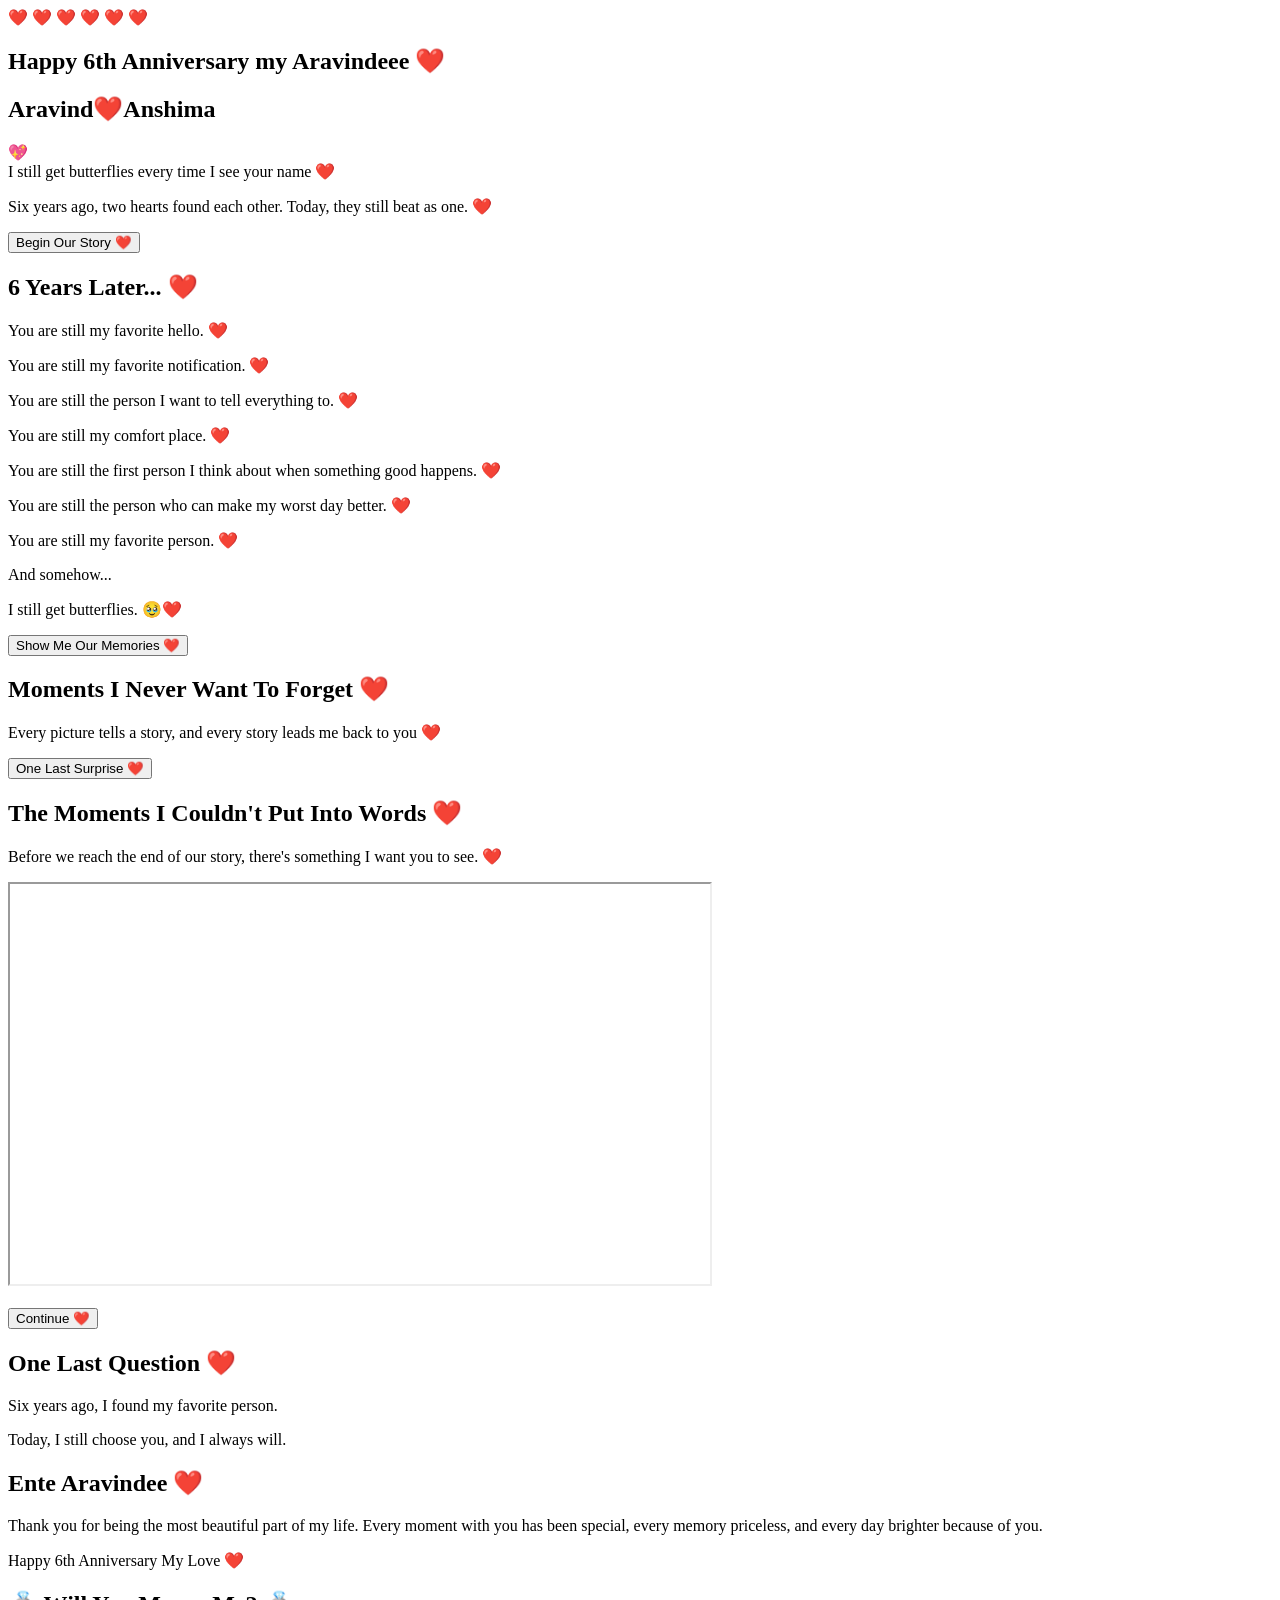
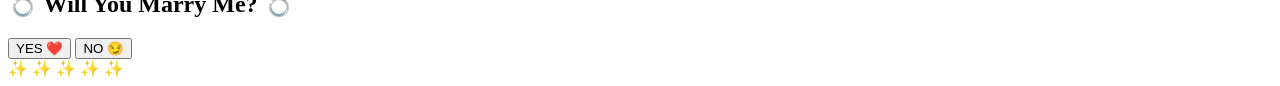
==== index.html @ 1c440d95 "Rename AnniversaryWebsite/index.html to index.html" ====
<!DOCTYPE html>
<html lang="en">

<head>
    <meta charset="UTF-8">
    <meta name="viewport" content="width=device-width, initial-scale=1.0">

    <title>Happy Anniversary Aravind ❤️</title>

    <link rel="stylesheet" href="style.css">

    <link href="https://fonts.googleapis.com/css2?family=Dancing+Script:wght@700&family=Poppins:wght@300;400;600&display=swap" rel="stylesheet">
</head>

<body>

    <audio id="bgMusic" loop>
    <source src="music/romantic.mp3" type="audio/mpeg">
    </audio>

    <div class="hearts">
        <span>❤️</span>
        <span>❤️</span>
        <span>❤️</span>
        <span>❤️</span>
        <span>❤️</span>
        <span>❤️</span>
    </div>

    <section id="page1" class="page active">

        <h1>Happy 6th Anniversary my Aravindeee ❤️</h1>

        <h2>Aravind❤️Anshima</h2>
        <div id="secretHeart">💖</div>

        <div id="secretMessage">
            I still get butterflies every time I see your name ❤️
        </div>
        <div id="countdown"></div>

        <p>
            Six years ago, two hearts found each other.

            Today, they still beat as one. ❤️
        </p>

        <button onclick="showPage('page2')">
            Begin Our Story ❤️
        </button>

    </section>

    <section id="page2" class="page">

    <h1>6 Years Later... ❤️</h1>

    <div class="love-letter">

        <p>You are still my favorite hello. ❤️</p>

        <p>You are still my favorite notification. ❤️</p>

        <p>You are still the person I want to tell everything to. ❤️</p>

        <p>You are still my comfort place. ❤️</p>

        <p>You are still the first person I think about when something good happens. ❤️</p>

        <p>You are still the person who can make my worst day better. ❤️</p>

        <p>You are still my favorite person. ❤️</p>

        <p>And somehow...</p>

        <p>I still get butterflies. 🥹❤️</p>

        </p>

    </div>

    <button onclick="showPage('page3')">
        Show Me Our Memories ❤️
    </button>

</section>


    <section id="page3" class="page">

        <h1>Moments I Never Want To Forget ❤️</h1>
        <p class="memoryQuote">
            Every picture tells a story,
            and every story leads me back to you ❤️
        </p>
        <div class="memory-container" id="memoryContainer"></div>

        <button onclick="showPage('page4')">
            One Last Surprise ❤️
        </button>

    </section>
    <section id="page4" class="page">

        <h1>The Moments I Couldn't Put Into Words ❤️</h1>

        <p>
            Before we reach the end of our story,
            there's something I want you to see. ❤️
        </p>

        <iframe 
            src="https://drive.google.com/file/d/1h6hsDe8MqyaMbGdhmPjss0C5-FRiUYhj/preview"
            width="700"
            height="400">
        </iframe>
        <audio id="videoMusic">
            <source src="music/video-music.mp3" type="audio/mpeg">
        </audio>

        <br><br>

        <button onclick="showPage('page5')">
            Continue ❤️
        </button>

    </section>

    <section id="page5" class="page">

        <h1>One Last Question ❤️</h1>

        <p>
            Six years ago,
            I found my favorite person.
        </p>

        <p>
            Today,
            I still choose you,
            and I always will.
        </p>

        <div class="love-message">

            <h2>Ente Aravindee ❤️</h2>

            <p>
                Thank you for being the most beautiful part of my life.
                Every moment with you has been special,
                every memory priceless,
                and every day brighter because of you.
            </p>

            <p>
                Happy 6th Anniversary My Love ❤️
            </p>

        </div>

        <h2>💍 Will You Marry Me? 💍</h2>

        <div class="proposalButtons">

            <button id="yesBtn" onclick="proposal()">
                YES ❤️
            </button>

            <button id="noBtn" onclick="noAnswer()">
                NO 😏
            </button>

        </div>

        <div id="proposalMessage"></div>

    </section>

    <script src="script.js"></script>

</body>
<div class="sparkles">
    <span>✨</span>
    <span>✨</span>
    <span>✨</span>
    <span>✨</span>
    <span>✨</span>
</div>
</html>
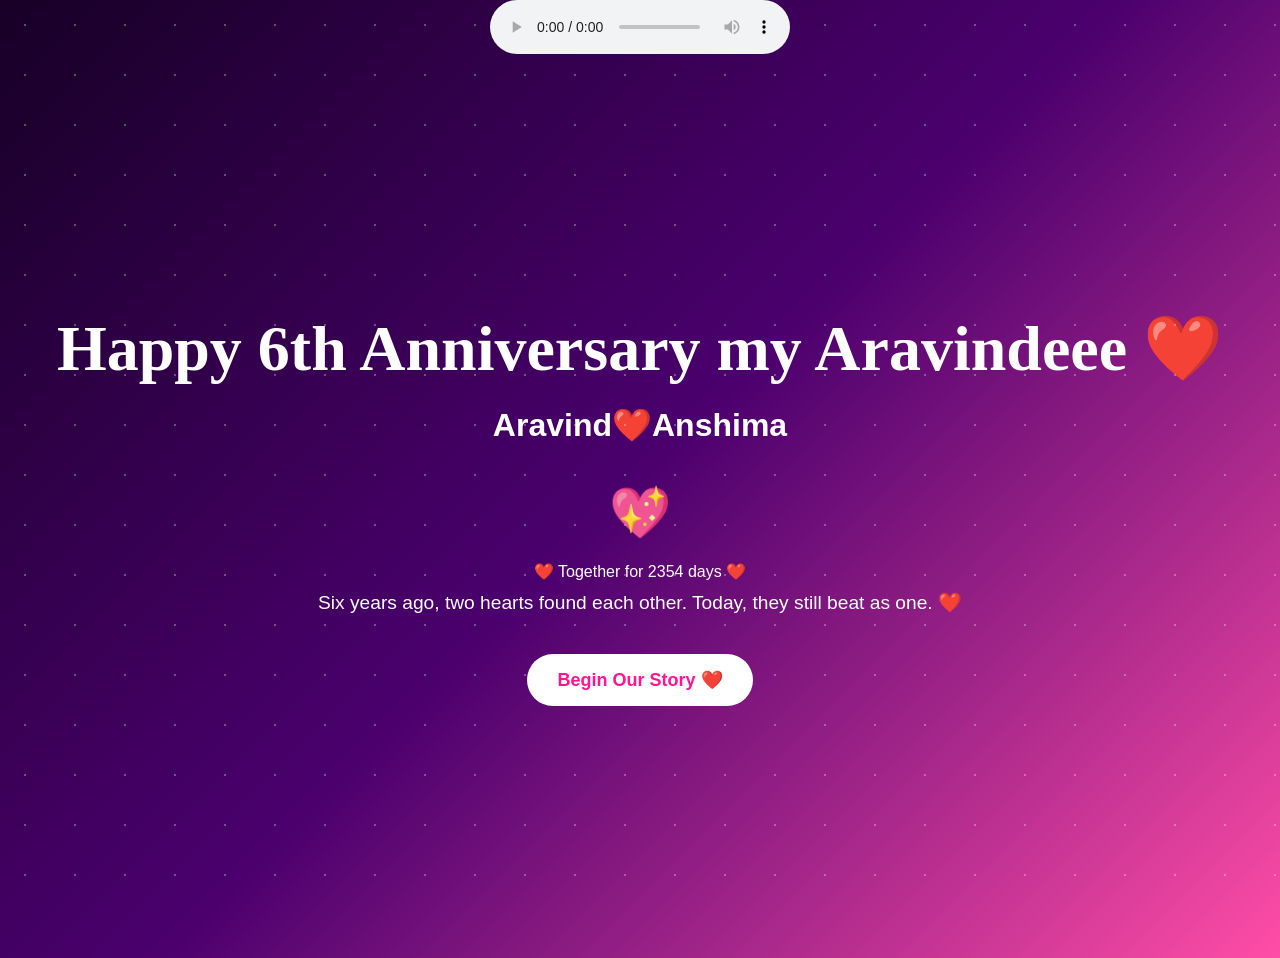
==== commit b4ad5324: "Update index.html" ====
--- a/index.html
+++ b/index.html
@@ -14,8 +14,8 @@
 
 <body>
 
-    <audio id="bgMusic" loop>
-    <source src="music/romantic.mp3" type="audio/mpeg">
+    <audio id="bgMusic" controls loop>
+        <source src="music/romantic.mp3" type="audio/mpeg">
     </audio>
 
     <div class="hearts">
--- a/style.css
+++ b/style.css
@@ -0,0 +1,527 @@
+*{
+    margin:0;
+    padding:0;
+    box-sizing:border-box;
+}
+
+body{
+    font-family:'Poppins',sans-serif;
+    background:linear-gradient(135deg,#2d0036,#ff69b4);
+    color:white;
+    text-align:center;
+    min-height:100vh;
+    overflow-x:hidden;
+}
+
+.page{
+    display:none;
+    padding:50px 20px;
+    min-height:100vh;
+    justify-content:center;
+    align-items:center;
+    flex-direction:column;
+}
+
+.page.active{
+    display:flex;
+    animation:dreamyFade 1s ease;
+}
+
+@keyframes dreamyFade{
+    from{
+        opacity:0;
+        transform:scale(0.95);
+        filter:blur(15px);
+    }
+
+    to{
+        opacity:1;
+        transform:scale(1);
+        filter:blur(0);
+    }
+}
+
+h1{
+    font-family:'Dancing Script',cursive;
+    font-size:4rem;
+    margin-bottom:20px;
+}
+
+h2{
+    font-size:2rem;
+    margin-bottom:20px;
+}
+
+p{
+    font-size:1.2rem;
+    margin:10px 0;
+}
+
+button{
+    margin-top:30px;
+    padding:15px 30px;
+    border:none;
+    border-radius:30px;
+    font-size:18px;
+    cursor:pointer;
+    background:white;
+    color:#ff1493;
+    font-weight:bold;
+    transition:0.3s;
+}
+
+button:hover{
+    transform:scale(1.1);
+}
+
+.reasons{
+    max-width:700px;
+}
+
+.gallery{
+    display:flex;
+    flex-wrap:wrap;
+    justify-content:center;
+    gap:15px;
+    margin-top:20px;
+}
+
+.gallery img{
+    width:220px;
+    height:220px;
+    object-fit:cover;
+    border-radius:20px;
+    border:3px solid white;
+    transition:0.3s;
+}
+
+.gallery img:hover{
+    transform:scale(1.05);
+}
+
+video{
+    border-radius:20px;
+    max-width:90%;
+}
+
+#proposalMessage{
+    margin-top:30px;
+    font-size:2rem;
+    font-family:'Great Vibes',cursive;
+}
+
+.hearts{
+    position:fixed;
+    width:100%;
+    height:100%;
+    top:0;
+    left:0;
+    pointer-events:none;
+    overflow:hidden;
+}
+
+.hearts span{
+    position:absolute;
+    bottom:-100px;
+    font-size:30px;
+    animation:float 12s linear infinite;
+}
+
+.hearts span:nth-child(1){left:10%; animation-delay:0s;}
+.hearts span:nth-child(2){left:25%; animation-delay:2s;}
+.hearts span:nth-child(3){left:40%; animation-delay:4s;}
+.hearts span:nth-child(4){left:55%; animation-delay:6s;}
+.hearts span:nth-child(5){left:70%; animation-delay:8s;}
+.hearts span:nth-child(6){left:85%; animation-delay:10s;}
+
+@keyframes float{
+    0%{
+        transform:translateY(0);
+        opacity:1;
+    }
+
+    100%{
+        transform:translateY(-120vh);
+        opacity:0;
+    }
+}
+.memory-container{
+    position:relative;
+    width:100%;
+    height:80vh;
+}
+
+.memory{
+    position:absolute;
+    width:180px;
+    height:180px;
+    object-fit:cover;
+    border-radius:20px;
+    border:3px solid white;
+    box-shadow:0 0 20px rgba(255,255,255,0.5);
+    cursor:pointer;
+    transition:0.4s;
+}
+@keyframes pop{
+    0%{ transform:scale(0); opacity:0; }
+    50%{ transform:scale(1.2); opacity:1; }
+    100%{ transform:scale(1); opacity:0; }
+}
+
+.memory1{
+    top:10%;
+    left:10%;
+    animation-delay:0s;
+}
+
+.memory2{
+    top:20%;
+    left:60%;
+    animation-delay:2s;
+}
+
+.memory3{
+    top:50%;
+    left:20%;
+    animation-delay:4s;
+}
+
+.memory4{
+    top:40%;
+    left:70%;
+    animation-delay:6s;
+}
+
+.memory5{
+    top:15%;
+    left:40%;
+    animation-delay:8s;
+}
+
+.memory6{
+    top:60%;
+    left:55%;
+    animation-delay:10s;
+}
+
+.memory7{
+    top:30%;
+    left:75%;
+    animation-delay:12s;
+}
+
+.memory8{
+    top:55%;
+    left:5%;
+    animation-delay:14s;
+}
+
+@keyframes bloom{
+
+    0%{
+        opacity:0;
+        transform:scale(0.5);
+    }
+
+    20%{
+        opacity:1;
+        transform:scale(1.1);
+    }
+
+    40%{
+        opacity:1;
+        transform:scale(1);
+    }
+
+    100%{
+        opacity:0;
+        transform:scale(0.5);
+    }
+}
+.memory.zoomed{
+    position:fixed;
+    top:50%;
+    left:50%;
+    transform:translate(-50%,-50%) scale(2);
+    z-index:9999;
+    box-shadow:0 0 50px white;
+}
+.memoryQuote{
+    font-size:1.3rem;
+    margin-bottom:20px;
+    max-width:700px;
+    margin-left:auto;
+    margin-right:auto;
+}
+video{
+    max-width:90%;
+    border-radius:25px;
+    box-shadow:0 0 30px rgba(255,255,255,0.4);
+}
+#proposalBtn{
+
+    background:#ff1493;
+
+    color:white;
+
+    font-size:22px;
+
+    animation:glow 2s infinite;
+
+}
+@keyframes glow{
+
+    0%{
+        box-shadow:0 0 10px pink;
+    }
+
+    50%{
+        box-shadow:
+        0 0 30px white,
+        0 0 60px pink;
+    }
+
+    100%{
+        box-shadow:0 0 10px pink;
+    }
+
+}
+.proposalButtons{
+    position:relative;
+    margin-top:30px;
+    height:120px;
+}
+
+#yesBtn{
+    background:#ff1493;
+    color:white;
+    font-size:22px;
+    padding:15px 35px;
+    margin-right:20px;
+}
+
+#noBtn{
+    position:absolute;
+    background:white;
+    color:#ff1493;
+    padding:15px 35px;
+    font-size:22px;
+}
+#proposalMessage{
+    margin-top:30px;
+    font-size:1.3rem;
+    animation: fadeIn 1s ease;
+}
+
+@keyframes fadeIn{
+    from{
+        opacity:0;
+        transform:translateY(20px);
+    }
+
+    to{
+        opacity:1;
+        transform:translateY(0);
+    }
+}
+.memory:hover{
+    transform:scale(1.15) rotate(2deg);
+}
+body{
+
+    background:
+    linear-gradient(
+    135deg,
+    #170026,
+    #4b006e,
+    #ff4da6
+    );
+
+}
+body::before{
+
+    content:"";
+
+    position:fixed;
+
+    top:0;
+    left:0;
+
+    width:100%;
+    height:100%;
+
+    background-image:
+    radial-gradient(white 1px, transparent 1px);
+
+    background-size:50px 50px;
+
+    opacity:0.3;
+
+    pointer-events:none;
+}
+#secretHeart{
+    font-size:50px;
+    cursor:pointer;
+    margin:20px auto;
+    text-align:center;
+    animation:pulseHeart 1.5s infinite;
+}
+
+#secretMessage{
+
+    display:none;
+
+    position:fixed;
+
+    bottom:70px;
+    right:20px;
+
+    background:white;
+
+    color:#ff1493;
+
+    padding:15px;
+
+    border-radius:15px;
+
+    max-width:250px;
+}
+#proposalMessage{
+    background:rgba(255,255,255,0.15);
+    backdrop-filter:blur(10px);
+
+    padding:25px;
+
+    border-radius:20px;
+
+    max-width:700px;
+
+    margin-top:30px;
+}
+
+@keyframes pulseHeart{
+
+    0%{
+        transform:scale(1);
+    }
+
+    50%{
+        transform:scale(1.2);
+    }
+
+    100%{
+        transform:scale(1);
+    }
+}
+
+#secretMessage{
+    display:none;
+
+    background:rgba(255,255,255,0.9);
+
+    color:#ff1493;
+
+    padding:15px;
+
+    border-radius:15px;
+
+    max-width:400px;
+
+    margin:15px auto;
+
+    font-size:1.1rem;
+
+    font-weight:bold;
+
+    text-align:center;
+}
+.love-letter{
+    max-width:700px;
+    margin:auto;
+    padding:25px;
+    line-height:2;
+    font-size:1.2rem;
+}
+
+.love-letter p{
+    margin-bottom:15px;
+}
+
+.special-line{
+    font-size:1.4rem;
+    margin-top:25px;
+    font-weight:bold;
+}
+.love-letter p{
+    opacity:0;
+    animation:fadeInUp 1s forwards;
+}
+
+.love-letter p:nth-child(1){animation-delay:0.5s;}
+.love-letter p:nth-child(2){animation-delay:1s;}
+.love-letter p:nth-child(3){animation-delay:1.5s;}
+.love-letter p:nth-child(4){animation-delay:2s;}
+.love-letter p:nth-child(5){animation-delay:2.5s;}
+.love-letter p:nth-child(6){animation-delay:3s;}
+.love-letter p:nth-child(7){animation-delay:3.5s;}
+.love-letter p:nth-child(8){animation-delay:4s;}
+.love-letter p:nth-child(9){animation-delay:4.5s;}
+
+@keyframes fadeInUp{
+    from{
+        opacity:0;
+        transform:translateY(20px);
+    }
+    to{
+        opacity:1;
+        transform:translateY(0);
+    }
+}
+button{
+    transition:0.4s;
+}
+
+button:hover{
+    transform:scale(1.08);
+}
+.sparkles span{
+    position:fixed;
+    font-size:25px;
+    animation:floatSparkles 12s linear infinite;
+    opacity:0.5;
+}
+
+.sparkles span:nth-child(1){
+    left:10%;
+    animation-delay:0s;
+}
+
+.sparkles span:nth-child(2){
+    left:30%;
+    animation-delay:2s;
+}
+
+.sparkles span:nth-child(3){
+    left:50%;
+    animation-delay:4s;
+}
+
+.sparkles span:nth-child(4){
+    left:70%;
+    animation-delay:6s;
+}
+
+.sparkles span:nth-child(5){
+    left:90%;
+    animation-delay:8s;
+}
+
+@keyframes floatSparkles{
+    from{
+        top:100%;
+    }
+
+    to{
+        top:-10%;
+    }
+}
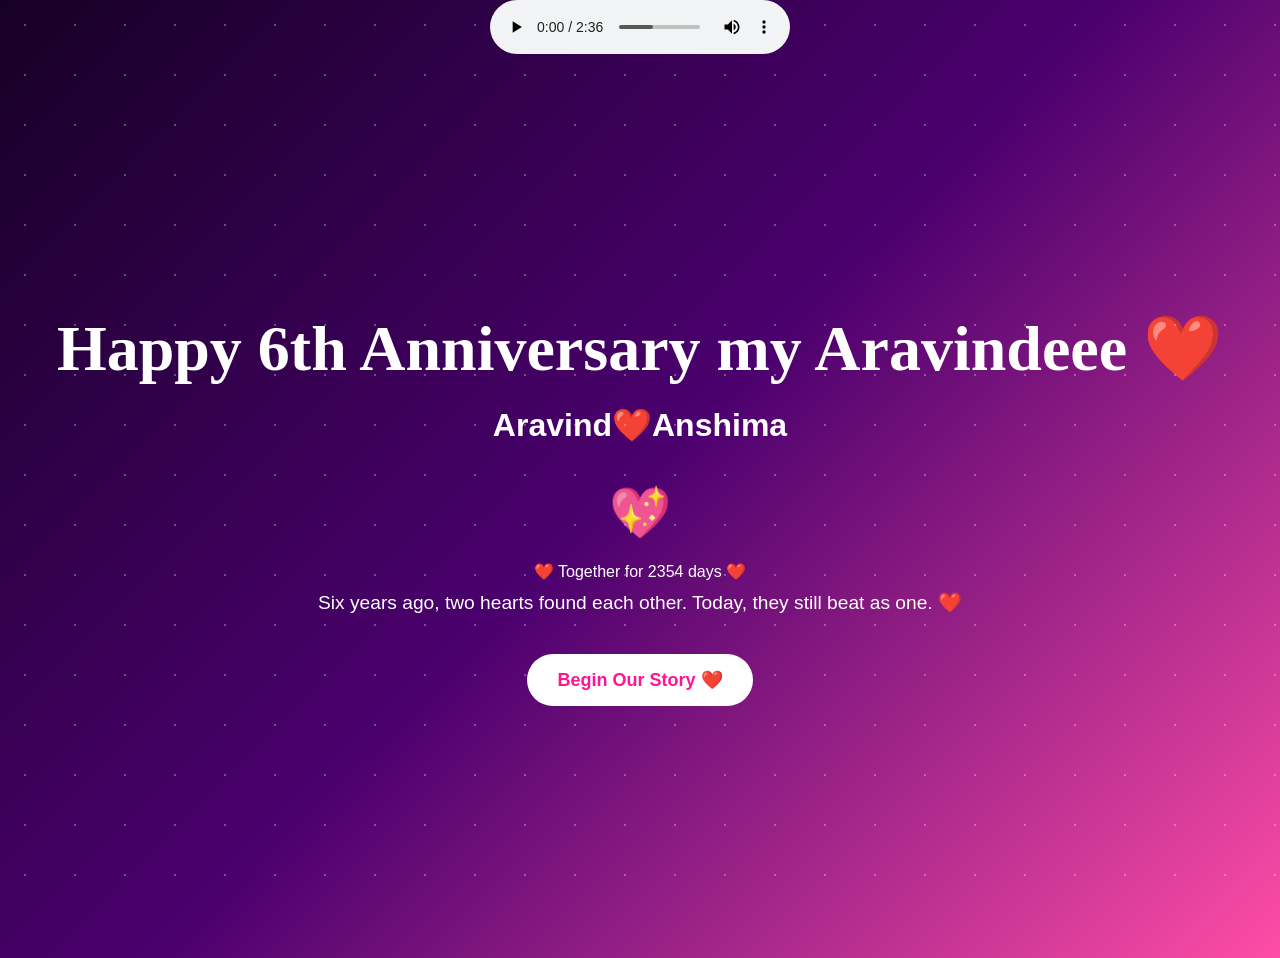
==== commit 432e45ed: "Update index.html" ====
--- a/index.html
+++ b/index.html
@@ -114,6 +114,12 @@
             width="700"
             height="400">
         </iframe>
+
+        <br><br>
+
+        <a href="https://drive.google.com/file/d/1h6hsDe8MqyaMbGdhmPjss0C5-FRiUYhj/view" target="_blank">
+            📱 If the video doesn't play, tap here ❤️
+        </a>
         <audio id="videoMusic">
             <source src="music/video-music.mp3" type="audio/mpeg">
         </audio>
